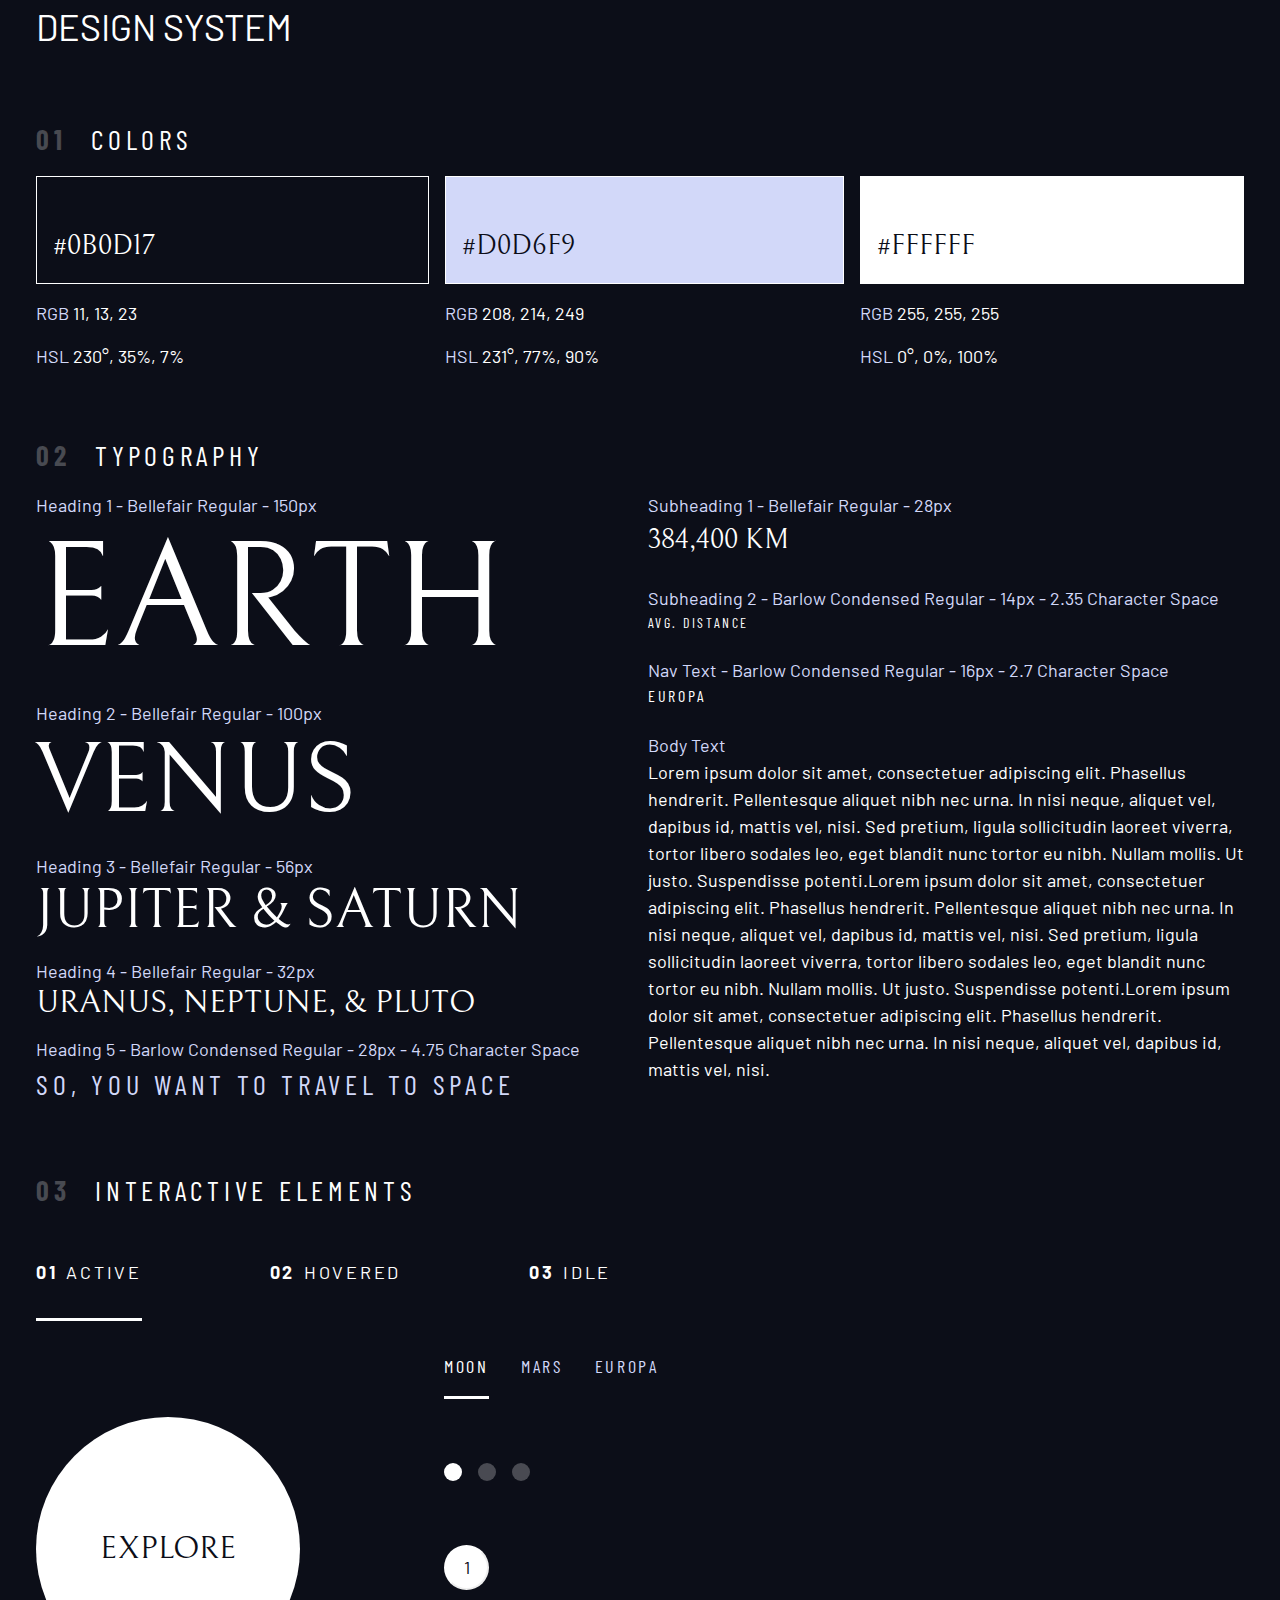
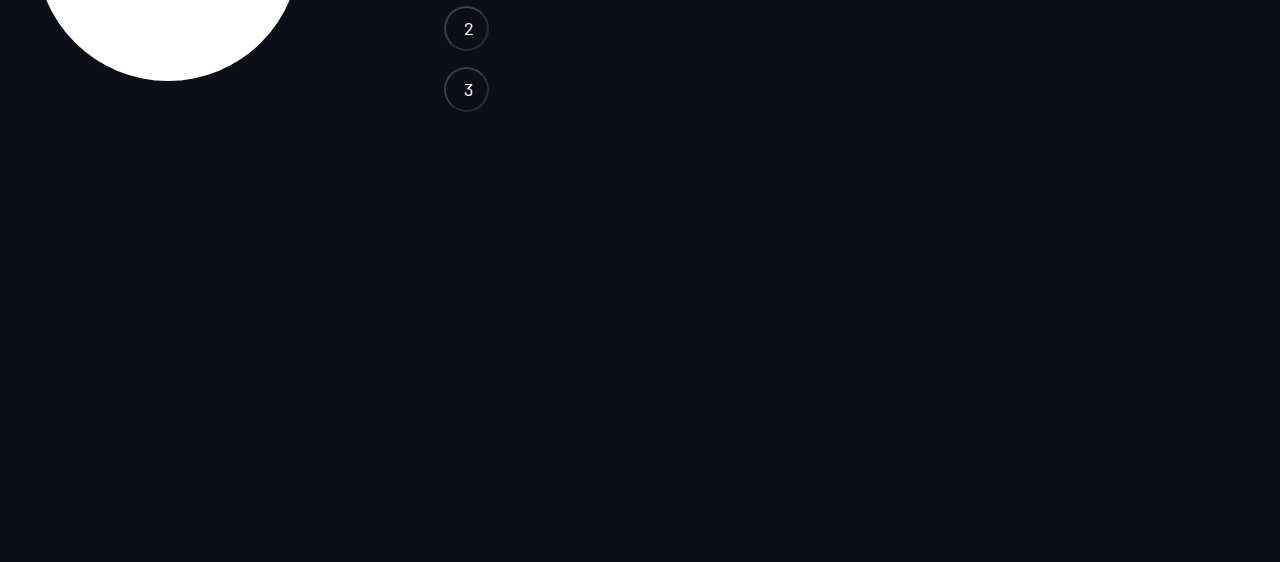
==== design-system.html @ d156228b "Design System: Interactive Elements" ====
<html>
  <head>
    <title>Design system</title>

    <!-- Google fonts -->
    <link rel="preconnect" href="https://fonts.googleapis.com" />
    <link rel="preconnect" href="https://fonts.gstatic.com" crossorigin />
    <link
      href="https://fonts.googleapis.com/css2?family=Barlow+Condensed:wght@400;700&family=Bellefair&family=Barlow:wght@400;700&display=swap"
      rel="stylesheet"
    />

    <link rel="stylesheet" href="index.css" />

    <style></style>
  </head>
  <body>
    <div class="container flow">
      <h1 class="uppercase">Design system</h1>

      <section class="flow" id="colors" style="margin: 4rem 0">
        <h2 class="numbered-title"><span>01</span> colors</h2>
        <div class="flex">
          <div class="flow" style="flex-grow: 1">
            <div
              class="bg-dark text-white ff-serif fs-500"
              style="padding: 3rem 1rem 1rem; border: 1px solid white"
            >
              #0B0D17
            </div>
            <p><span class="text-accent">RGB</span> 11, 13, 23</p>
            <p><span class="text-accent">HSL</span> 230°, 35%, 7%</p>
          </div>
          <div class="flow" style="flex-grow: 1">
            <div
              class="bg-accent text-dark ff-serif fs-500"
              style="padding: 3rem 1rem 1rem; border: 1px solid white"
            >
              #D0D6F9
            </div>
            <p><span class="text-accent">RGB</span> 208, 214, 249</p>
            <p><span class="text-accent">HSL</span> 231°, 77%, 90%</p>
          </div>
          <div class="flow" style="flex-grow: 1">
            <div
              class="bg-white text-dark ff-serif fs-500"
              style="padding: 3rem 1rem 1rem; border: 1px solid white"
            >
              #FFFFFF
            </div>
            <p><span class="text-accent">RGB</span> 255, 255, 255</p>
            <p><span class="text-accent">HSL</span> 0°, 0%, 100%</p>
          </div>
        </div>
      </section>

      <section class="flow" id="typography" style="margin: 4rem 0">
        <h2 class="numbered-title"><span>02 </span>Typography</h2>
        <div class="flex">
          <div class="flow" style="flex-basis: 100%">
            <div>
              <p class="text-accent">Heading 1 - Bellefair Regular - 150px</p>
              <p class="fs-900 ff-serif uppercase">Earth</p>
            </div>
            <div>
              <p class="text-accent">Heading 2 - Bellefair Regular - 100px</p>
              <p class="fs-800 ff-serif uppercase">Venus</p>
            </div>
            <div>
              <p class="text-accent">Heading 3 - Bellefair Regular - 56px</p>
              <p class="fs-700 ff-serif uppercase">Jupiter & Saturn</p>
            </div>
            <div>
              <p class="text-accent">Heading 4 - Bellefair Regular - 32px</p>
              <p class="fs-600 ff-serif uppercase">Uranus, Neptune, & Pluto</p>
            </div>
            <div>
              <p class="text-accent">
                Heading 5 - Barlow Condensed Regular - 28px - 4.75 Character
                Space
              </p>
              <p
                class="text-accent fs-500 ff-sans-cond uppercase letter-spacing-1"
              >
                So, you want to travel to space
              </p>
            </div>
          </div>

          <div class="flow" style="flex-basis: 100%; --flow-space: 1.5rem">
            <div>
              <p class="text-accent">Subheading 1 - Bellefair Regular - 28px</p>
              <p class="fs-500 ff-serif uppercase">384,400 km</p>
            </div>
            <div>
              <p class="text-accent">
                Subheading 2 - Barlow Condensed Regular - 14px - 2.35 Character
                Space
              </p>
              <p class="fs-200 uppercase ff-sans-cond letter-spacing-3">
                Avg. Distance
              </p>
            </div>
            <div>
              <p class="text-accent">
                Nav Text - Barlow Condensed Regular - 16px - 2.7 Character Space
              </p>
              <p class="fs-300 uppercase ff-sans-cond letter-spacing-2">
                Europa
              </p>
            </div>
            <div>
              <p class="text-accent">Body Text</p>
              <p>
                Lorem ipsum dolor sit amet, consectetuer adipiscing elit.
                Phasellus hendrerit. Pellentesque aliquet nibh nec urna. In nisi
                neque, aliquet vel, dapibus id, mattis vel, nisi. Sed pretium,
                ligula sollicitudin laoreet viverra, tortor libero sodales leo,
                eget blandit nunc tortor eu nibh. Nullam mollis. Ut justo.
                Suspendisse potenti.Lorem ipsum dolor sit amet, consectetuer
                adipiscing elit. Phasellus hendrerit. Pellentesque aliquet nibh
                nec urna. In nisi neque, aliquet vel, dapibus id, mattis vel,
                nisi. Sed pretium, ligula sollicitudin laoreet viverra, tortor
                libero sodales leo, eget blandit nunc tortor eu nibh. Nullam
                mollis. Ut justo. Suspendisse potenti.Lorem ipsum dolor sit
                amet, consectetuer adipiscing elit. Phasellus hendrerit.
                Pellentesque aliquet nibh nec urna. In nisi neque, aliquet vel,
                dapibus id, mattis vel, nisi.
              </p>
            </div>
          </div>
        </div>
      </section>

      <section class="flow" id="interactive-elements">
        <h2 class="numbered-title"><span>03</span> Interactive elements</h2>

        <!-- navigation -->
        <div>
          <nav>
            <ul class="primary-navigation underline-indicators flex">
              <li class="active">
                <a class="uppercase text-white letter-spacing-2" href="#"
                  ><span>01</span>Active</a
                >
              </li>
              <li>
                <a class="uppercase text-white letter-spacing-2" href="#"
                  ><span>02</span>Hovered</a
                >
              </li>
              <li>
                <a class="uppercase text-white letter-spacing-2" href="#"
                  ><span>03</span>Idle</a
                >
              </li>
            </ul>
          </nav>
        </div>

        <div class="flex">
          <div style="margin-top: 5rem">
            <!-- explore button -->
            <a
              href="#"
              class="large-button button-active bg-white uppercase text-dark ff-serif fs-600"
              >Explore</a
            >
          </div>

          <div class="flow" style="margin-bottom: 50vh; --flow-space: 4rem">
            <!-- Tabs -->
            <div class="tab-list underline-indicators flex">
              <button
                aria-selected="true"
                class="uppercase ff-sans-cond text-accent bg-dark letter-spacing-2"
              >
                Moon
              </button>
              <button
                aria-selected="false"
                class="uppercase ff-sans-cond text-accent bg-dark letter-spacing-2"
              >
                Mars
              </button>
              <button
                aria-selected="false"
                class="uppercase ff-sans-cond text-accent bg-dark letter-spacing-2"
              >
                Europa
              </button>
            </div>

            <!-- Dots -->
            <div class="dot-indicators flex">
              <button aria-selected="true">
                <span class="sr-only">Slide Title</span>
              </button>
              <button aria-selected="false">
                <span class="sr-only">Slide Title</span>
              </button>
              <button aria-selected="false">
                <span class="sr-only">Slide Title</span>
              </button>
            </div>

            <!-- Numbers -->
            <div class="number-list flex">
              <button aria-selected="true">
                1<span class="sr-only">Slide Title</span>
              </button>
              <button aria-selected="false">
                2<span class="sr-only">Slide Title</span>
              </button>
              <button aria-selected="false">
                3<span class="sr-only">Slide Title</span>
              </button>
            </div>
          </div>
        </div>
      </section>
    </div>

    <script src="index.pack.js"></script>
  </body>
</html>
---- index.css ----
/* ---------- */
/* Custom Properties */ 
/* ---------- */

:root {
    /* colors */
    --clr-dark: 230 35% 7%;
    --clr-light: 231 77% 90%;
    --clr-white: 0 0% 100%;
    
    /* font-sizes */
    --fs-900: 9.375rem;
    --fs-800: 6.25rem;
    --fs-700: 3.5rem;
    --fs-600: 2rem;
    --fs-500: 1.75rem;
    --fs-400: 1.125rem;
    --fs-300: 1rem;
    --fs-200: 0.875rem;

    /* font-families */
    --ff-serif: "Bellefair", serif;
    --ff-sans-cond: "Barlow Condensed", sans-serif;
    --ff-sans-normal: "Barlow", sans-serif;
}

/* ---------- */
/* Reset      */ 
/* https://piccalil.li/blog/a-modern-css-reset/ */
/* ---------- */

/* Box sizing */
*, *::before, *::after {
    box-sizing: border-box;
}

/* Reset margins */
body, h1, h2, h3, h4, h5, p, figure, picture {
    margin: 0;
}

/* overwritten default bold */
h1, h2, h3, h4, h5, p {
    font-weight: 400;
}

/* Set core body defaults */
body {
  min-height: 100vh;
  text-rendering: optimizeSpeed;
  line-height: 1.5;
  font-family: var(--ff-sans-normal);
  font-size: var(--fs-400);
  background-color: hsl(var(--clr-dark));
  color: hsl(var(--clr-white));
}

/* Make images easier to work with */
img,
picture {
    max-width: 100%;
    display: block;
}

/* Inherit fonts for inputs and buttons */
input,
button,
textarea,
select {
    font: inherit;
}

/* Remove all animations, transitions and smooth scroll for people that prefer not to see them (Accessibility) */
@media (prefers-reduced-motion: reduce) {
    *,
    *::before,
    *::after {
        animation-duration: 0.01ms !important;
        animation-iteration-count: 1 !important;
        transition-duration: 0.01ms !important;
        scroll-behavior: auto !important;
    }
}

/* ---------- */
/* Utility classes */ 
/* It is a class scoped to a single CSS property */
/* ---------- */

.flex {
    display: flex;
    gap: var(--gap, 1rem);
}

/* .flow > * + * { */
/* .flow > *:not(:first-child) { */
.flow > *:where(:not(:first-child)) {
    margin-top: var(--flow-space, 1rem);
}


.grid {
    display: grid;
    gap: var(--gap, 1rem);
}

.container {
    padding-inline: 2em;
    margin-inline: auto;
    max-width: 80rem;
}

/* screen reader only */
.sr-only {
    position: absolute;
    width: 1px;
    height: 1px;
    padding: 0;
    margin: -1px;
    overflow: hidden;
    clip: rect(0,0,0,0);
    white-space: nowrap; /*added line*/
    border: 0;
}

/* colors */

.bg-dark { background-color: hsl( var(--clr-dark) );}
.bg-accent { background-color: hsl( var(--clr-light) );}
.bg-white { background-color: hsl( var(--clr-white) );}

.text-dark { color: hsl( var(--clr-dark) );}
.text-accent { color: hsl( var(--clr-light) );}
.text-white { color: hsl( var(--clr-white) );}

/* typography */

.ff-serif { font-family: var(--ff-serif); } 
.ff-sans-cond { font-family: var(--ff-sans-cond); } 
.ff-sans-normal { font-family: var(--ff-sans-normal); } 

.letter-spacing-1 { letter-spacing: 4.75px; } 
.letter-spacing-2 { letter-spacing: 2.7px; } 
.letter-spacing-3 { letter-spacing: 2.35px; } 

.uppercase { text-transform: uppercase; }

.fs-900 { font-size: var(--fs-900); }
.fs-800 { font-size: var(--fs-800); }
.fs-700 { font-size: var(--fs-700); }
.fs-600 { font-size: var(--fs-600); }
.fs-500 { font-size: var(--fs-500); }
.fs-400 { font-size: var(--fs-400); }
.fs-300 { font-size: var(--fs-300); }
.fs-200 { font-size: var(--fs-200); }


.fs-900,
.fs-800,
.fs-700,
.fs-600 {
    line-height: 1.1;
}

.numbered-title {
    font-family: var(--ff-sans-cond);
    font-size: var(--fs-500);
    text-transform: uppercase;
    letter-spacing: 4.72px; 
}

.numbered-title span {
    margin-right: .5em;
    font-weight: 700;
    color: hsl( var(--clr-white) / .25);
}

/* ---------- */
/* Components */
/* ---------- */

.large-button {
    position: relative;
    z-index:1;
    display: grid; /* overwrite the inline block from the a tag*/
    place-items: center; /* align items and justify items shortcut using grid */
    padding:0 2em;
    aspect-ratio: 1;
    border-radius: 50%;
    text-decoration: none;
    margin-right: 8rem;
}

/* using the z-index in both elements creates a scope, not allowing it to go bellow an bg image, for example*/

.large-button::after {
    content: '';
    position: absolute;
    z-index: -1;
    width: 100%;
    height: 100%;
    background: hsl( var(--clr-white) / .15);
    border-radius: 50%;
    opacity: 0;
    transition: opacity 500ms linear, transform 750ms ease-in-out;
}

.large-button:hover::after,
.large-button:focus::after {
    opacity: 1;
    transform: scale(1.5); /* animations on transform do not cause re-flow on the page */
}

.primary-navigation {
    --gap: 8rem;
    --underline-gap: 2rem;
    list-style: none;
    padding: 0;
    margin: 0;
}

.primary-navigation a {
    text-decoration: none;
}

.primary-navigation a > span {
    font-weight: 700;
    margin-right: .5em;
}

.underline-indicators > * {
    cursor: pointer;
    padding: var(--underline-gap, 1rem) 0;
    border: 0;
    border-bottom: .2rem solid hsl( var(--clr-white) / 0 );
}

.underline-indicators > li:hover,
.underline-indicators > li:focus, 
.underline-indicators > button:hover, 
.underline-indicators > button:focus {
    border-color: hsl( var(--clr-white) / .5);
}
    

.underline-indicators > .active,
.underline-indicators > [aria-selected="true"] {
    color: hsl( var(--clr-white) / 1);
    border-color: hsl( var(--clr-white) / 1);
}

.tab-list {
    --gap: 2rem;
}

.dot-indicators > * {
    cursor: pointer;
    border: 0;
    border-radius: 50%;
    padding: .5em;
    background-color: hsl( var(--clr-white) / .25);
}

.dot-indicators > button:hover,
.dot-indicators > button:focus {
    background-color: hsl( var(--clr-white) / .5);
}

.dot-indicators > [aria-selected="true"] {
    background-color: hsl( var(--clr-white) / 1); 
}

.number-list {
    flex-direction: column;
    max-width: 2.5em;
}

.number-list > * {
    cursor: pointer;
    aspect-ratio: 1;
    padding: 0 1em;
    border-radius: 50%;
    background-color: hsl( var(--clr-dark) );
    border-color: hsl( var(--clr-white) / 0.2 );
    color: hsl( var(--clr-white) );
}

.number-list > button:hover,
.number-list > button:focus {
    border-color: hsl( var(--clr-white) );
}

.number-list > [aria-selected="true"] {
    background-color: hsl( var(--clr-white)); 
    color: hsl( var(--clr-dark) ); 
}
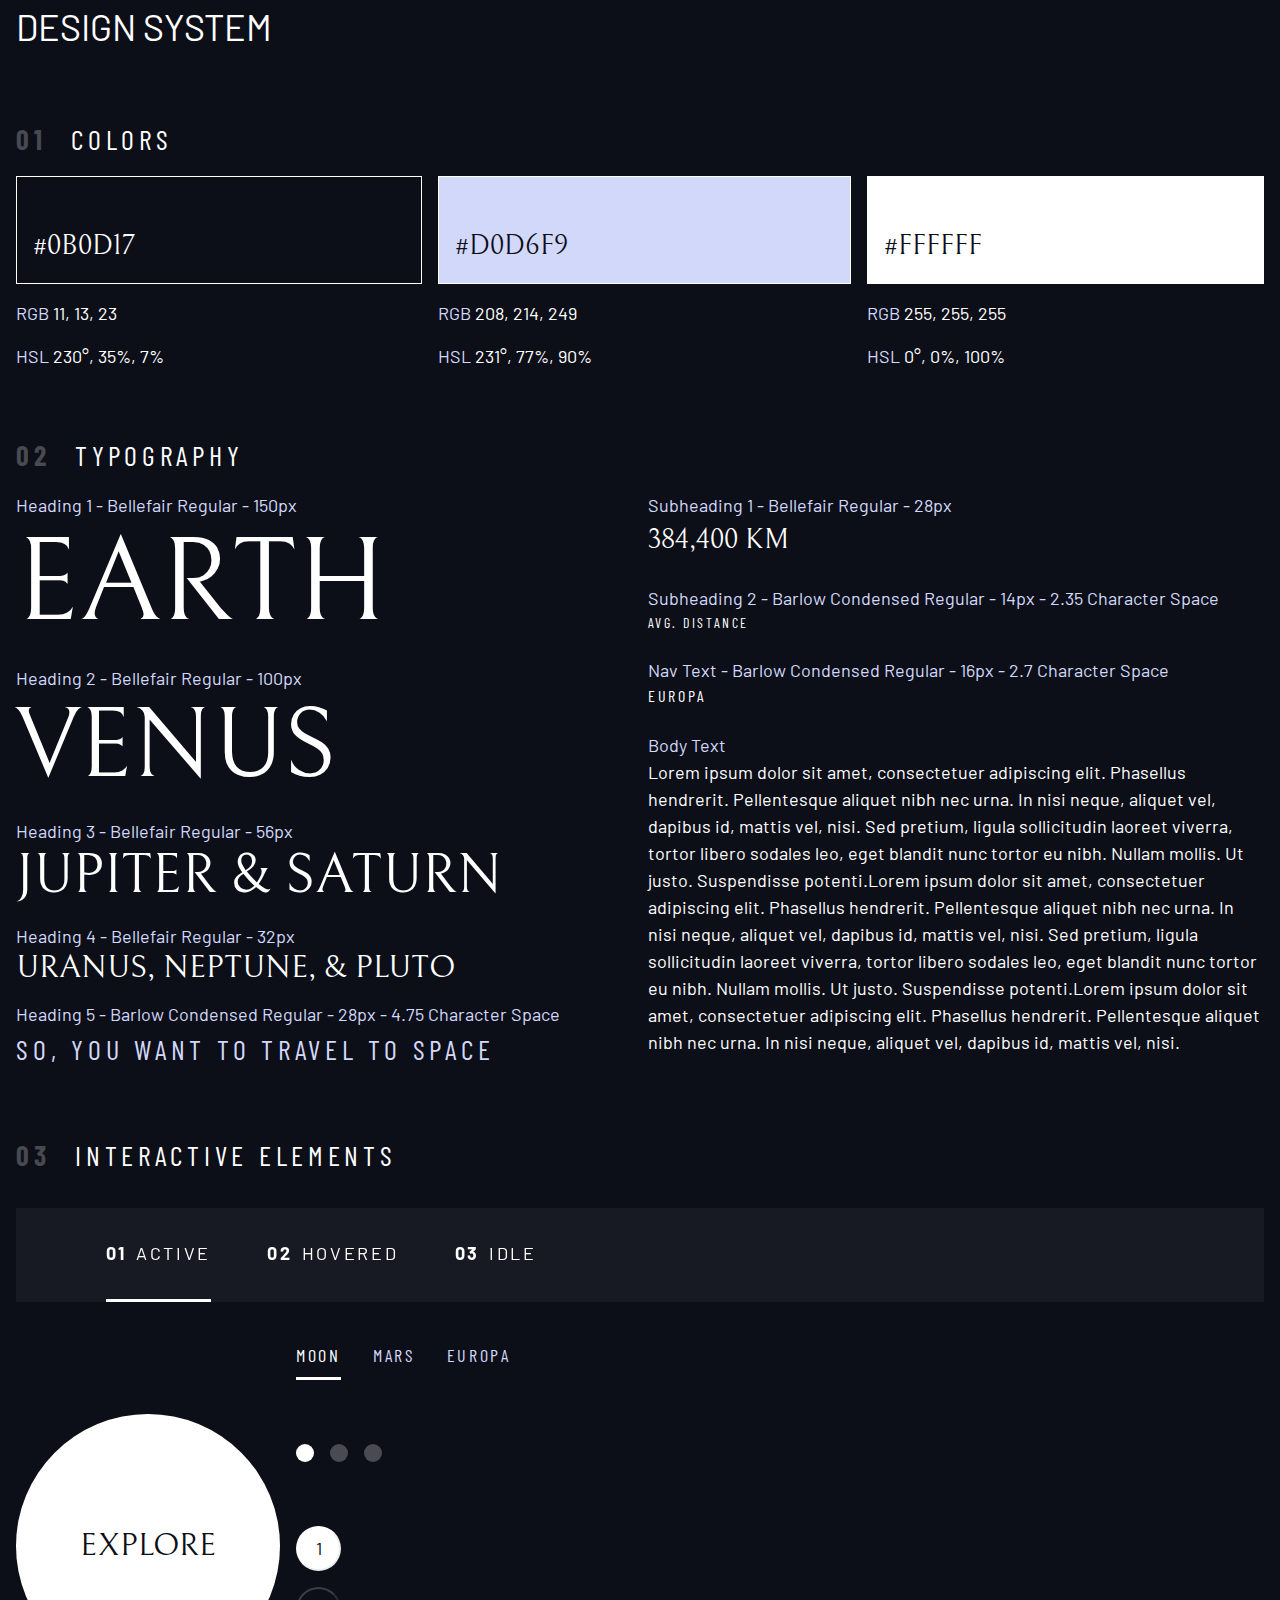
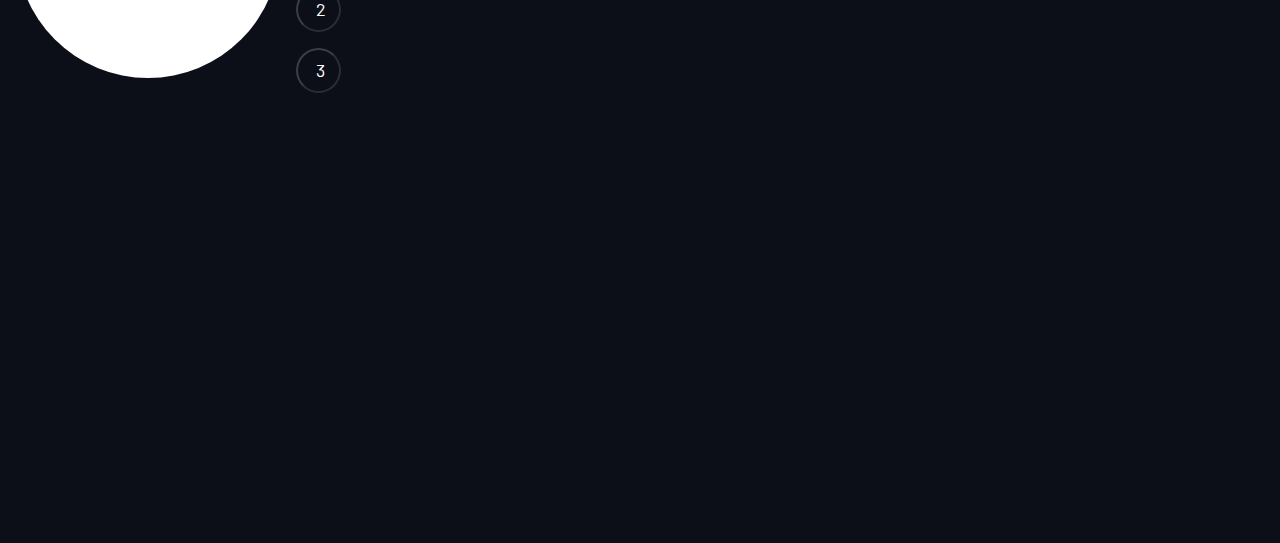
==== commit 4b1a41c5: "Add Crew commander page" ====
--- a/design-system.html
+++ b/design-system.html
@@ -173,19 +173,19 @@
             <div class="tab-list underline-indicators flex">
               <button
                 aria-selected="true"
-                class="uppercase ff-sans-cond text-accent bg-dark letter-spacing-2"
+                class="uppercase ff-sans-cond text-accent letter-spacing-2"
               >
                 Moon
               </button>
               <button
                 aria-selected="false"
-                class="uppercase ff-sans-cond text-accent bg-dark letter-spacing-2"
+                class="uppercase ff-sans-cond text-accent letter-spacing-2"
               >
                 Mars
               </button>
               <button
                 aria-selected="false"
-                class="uppercase ff-sans-cond text-accent bg-dark letter-spacing-2"
+                class="uppercase ff-sans-cond text-accent letter-spacing-2"
               >
                 Europa
               </button>
--- a/index.css
+++ b/index.css
@@ -9,20 +9,42 @@
     --clr-white: 0 0% 100%;
     
     /* font-sizes */
-    --fs-900: 9.375rem;
-    --fs-800: 6.25rem;
-    --fs-700: 3.5rem;
-    --fs-600: 2rem;
-    --fs-500: 1.75rem;
-    --fs-400: 1.125rem;
+    --fs-900: clamp(5rem, 8vw + 1rem, 9.375rem);
+    --fs-800: 3.5rem;
+    --fs-700: 1.5rem;
+    --fs-600: 1rem;
+    --fs-500: 1rem;
+    --fs-400: 0.9375rem;
     --fs-300: 1rem;
     --fs-200: 0.875rem;
-
+    
     /* font-families */
     --ff-serif: "Bellefair", serif;
     --ff-sans-cond: "Barlow Condensed", sans-serif;
     --ff-sans-normal: "Barlow", sans-serif;
 }
+
+@media (min-width: 35em) {
+    :root {
+        --fs-800: 5rem;
+        --fs-700: 2.5rem;
+        --fs-600: 1.5rem;
+        --fs-500: 1.25rem;
+        --fs-400: 1rem;
+    }
+}
+
+@media (min-width: 45em) {
+    :root {
+        /* font-sizes */
+        --fs-800: 6.25rem;
+        --fs-700: 3.5rem;
+        --fs-600: 2rem;
+        --fs-500: 1.75rem;
+        --fs-400: 1.125rem;
+    }
+}
+
 
 /* ---------- */
 /* Reset      */ 
@@ -53,6 +75,11 @@
   font-size: var(--fs-400);
   background-color: hsl(var(--clr-dark));
   color: hsl(var(--clr-white));
+
+  display: grid;
+  grid-template-rows: min-content 1fr;
+
+  overflow-x: hidden;
 }
 
 /* Make images easier to work with */
@@ -98,16 +125,24 @@
     margin-top: var(--flow-space, 1rem);
 }
 
+.flow--space-small {
+    --flow-space: .75rem;
+}
 
 .grid {
     display: grid;
     gap: var(--gap, 1rem);
+}
+
+.d-block {
+    display: block;
 }
 
 .container {
     padding-inline: 2em;
     margin-inline: auto;
     max-width: 80rem;
+    padding-inline: 1rem;
 }
 
 /* screen reader only */
@@ -123,6 +158,21 @@
     border: 0;
 }
 
+.skip-to-content {
+    position: absolute;
+    z-index: 10000;
+    background: hsl( var(--clr-white) );
+    color: hsl( var(--clr-dark) );
+    padding: .5em 1em;
+    margin-inline: auto;
+    transform: translateY(-100%);
+    transition: transform 250ms ease-in;
+}
+
+.skip-to-content:focus {
+    transform: translateY(0);
+}   
+
 /* colors */
 
 .bg-dark { background-color: hsl( var(--clr-dark) );}
@@ -180,15 +230,15 @@
 /* ---------- */
 
 .large-button {
+    font-size: 2rem;
     position: relative;
     z-index:1;
-    display: grid; /* overwrite the inline block from the a tag*/
+    display: inline-grid; /* overwrite the inline block from the a tag*/
     place-items: center; /* align items and justify items shortcut using grid */
     padding:0 2em;
     aspect-ratio: 1;
     border-radius: 50%;
     text-decoration: none;
-    margin-right: 8rem;
 }
 
 /* using the z-index in both elements creates a scope, not allowing it to go bellow an bg image, for example*/
@@ -211,12 +261,77 @@
     transform: scale(1.5); /* animations on transform do not cause re-flow on the page */
 }
 
+/* primary-header */
+
+.logo {
+    margin: 1.5rem clamp(1.5rem, 5vw, 3.5rem)
+}
+
+.primary-header {
+    justify-content: space-between;
+    align-items: center;
+}
+
 .primary-navigation {
-    --gap: 8rem;
+    --gap: clamp(1.5rem, 5vw, 3.5rem);
     --underline-gap: 2rem;
     list-style: none;
     padding: 0;
     margin: 0;
+    background: hsl( var(--clr-dark) / 0.95);
+}
+
+@supports (backdrop-filter: blur(1rem)) {
+    .primary-navigation {
+        background: hsl( var(--clr-white) / 0.05);
+        backdrop-filter: blur(1.5rem);
+    }
+}
+
+.primary-navigation[data-visible="true"] {
+    transform: translateX(0);
+}
+
+.mobile-nav-toggle {
+    display: none;
+}
+
+@media (max-width: 35rem) {
+    .primary-navigation {
+        --underline-gap: .5rem;
+        position: fixed;
+        z-index: 1000;
+        inset: 0 0 0 30%;
+        list-style: none;
+        padding: min(20rem, 15vh) 2rem;
+        margin: 0;
+        flex-direction: column;
+        transform: translateX(100%);
+        transition: transform 500ms ease-in-out;
+    }
+
+    .mobile-nav-toggle {
+        display: block;
+        position: absolute;
+        z-index: 2000;
+        right: 1rem;
+        top: 2rem;
+        background: transparent;
+        border: 0;
+        background-image: url(./assets/shared/icon-hamburger.svg);
+        background-repeat: no-repeat;
+        background-position: center;
+        width: 1.5rem;
+        aspect-ratio: 1;
+    }
+
+    .mobile-nav-toggle[aria-expanded="true"] {
+        background-image: url(./assets/shared/icon-close.svg);
+    }
+
+    .primary-navigation.underline-indicators > * {
+        border: 0;
+     }
 }
 
 .primary-navigation a {
@@ -228,11 +343,45 @@
     margin-right: .5em;
 }
 
+@media (min-width: 35em) {
+    .primary-navigation {
+        padding-inline: clamp(3rem, 7vw ,7rem);
+    }
+}
+
+@media (min-width: 35em) and (max-width: 44.999em) {
+    .primary-navigation a > span {
+        display: none;
+    }
+}
+
+@media (min-width: 45em) {
+    .primary-header::after {
+        content: '';
+        display: block;
+        position: relative;
+        height: 1px;
+        width: 100%;
+        margin-right: -2.5rem;
+        background: hsl( var(--clr-white) / .7);
+        order: 1;
+    }
+
+    nav {
+        order: 2;
+    }
+
+    .primary-navigation {
+        margin-block: 2rem;
+    }
+}
+
 .underline-indicators > * {
     cursor: pointer;
-    padding: var(--underline-gap, 1rem) 0;
+    padding: var(--underline-gap, .5rem) 0;
     border: 0;
     border-bottom: .2rem solid hsl( var(--clr-white) / 0 );
+    background-color: transparent;
 }
 
 .underline-indicators > li:hover,
@@ -293,4 +442,229 @@
 .number-list > [aria-selected="true"] {
     background-color: hsl( var(--clr-white)); 
     color: hsl( var(--clr-dark) ); 
+}
+
+
+/* ----------------------------- */
+/* Page specific background      */
+/* ----------------------------- */
+body {
+    background-size: cover;
+    background-position: bottom center;
+}
+/* home */
+.home {
+    background-image: url(./assets/home/background-home-mobile.jpg);
+}
+
+@media (min-width: 35rem) {
+    .home {
+        background-position: center center;
+        background-image: url(./assets/home/background-home-tablet.jpg);
+    }
+}
+
+@media (min-width: 45rem) {
+    .home {
+        background-image: url(./assets/home/background-home-desktop.jpg);
+    }
+}
+
+/* destination */
+.destination {
+    background-image: url(./assets/destination/background-destination-mobile.jpg);
+}
+
+@media (min-width: 35rem) {
+    .destination {
+        background-position: center center;
+        background-image: url(./assets/destination/background-destination-tablet.jpg);
+    }
+}
+
+@media (min-width: 45rem) {
+    .destination {
+        background-image: url(./assets/destination/background-destination-desktop.jpg);
+    }
+} 
+
+/* crew */
+.crew {
+    background-image: url(./assets/home/background-crew-mobile.jpg);
+}
+
+@media (min-width: 35rem) {
+    .crew {
+        background-position: center center;
+        background-image: url(./assets/crew/background-crew-tablet.jpg);
+    }
+}
+
+@media (min-width: 45rem) {
+    .crew {
+        background-image: url(./assets/crew/background-crew-desktop.jpg);
+    }
+} 
+
+
+
+/* ----------------------------- */
+/* Layout                        */
+/* ----------------------------- */
+.grid-container {
+    text-align: center;
+    display: grid;
+    place-items: center;
+    padding-inline: 1rem;
+    padding-bottom: 3rem;
+}
+
+.grid-container p:not([class]) {
+    max-width: 50ch;
+}
+
+.numbered-title {
+    grid-area: title;
+}
+
+/* Desitnation Layout */
+.grid-container--destination {
+    --flow-space: 2rem;
+    grid-template-areas: 
+        'title'
+        'image'
+        'tabs'
+        'content';
+}
+
+.grid-container--destination > picture {
+    grid-area: image;
+    max-width: 60%;
+}
+
+.grid-container--destination > .tab-list {
+    grid-area: tabs;
+}
+
+.grid-container--destination > .destination-info {
+    grid-area: content;
+}
+
+.destination-meta {
+    flex-direction: column;
+    border-top: 1px solid hsl( var(--clr-white) / .25);
+    padding-top: 2.5rem;
+    margin-top: 2.5rem;
+}
+
+.destination-meta p {
+    font-size: 1.75rem;
+}
+/* crew layout */
+
+.grid-container--crew {
+    --flow-space: 2rem;
+    grid-template-areas: 
+        'title'
+        'image'
+        'tabs'
+        'content';
+}
+
+.grid-container--crew > picture {
+    grid-area: image;
+    max-width: 60%;
+    border-bottom: 1px solid hsl( var(--clr-white) / .1);
+}
+
+.grid-container--crew > .dot-indicators {
+    grid-area: tabs;
+}
+
+.grid-container--crew > .crew-details {
+    grid-area: content;
+}
+
+
+.crew-details h2 {
+    opacity: .5;
+}
+
+@media (min-width: 35em) {
+    .numbered-title {
+        justify-self: start;
+        margin-top: 2rem;
+    }
+    
+    .destination-meta {
+        flex-direction: row;
+        justify-content: space-evenly;
+    }
+    
+    .grid-container--crew {
+        padding-bottom: 0;
+        grid-template-areas: 
+            'title'
+            'content'
+            'tabs'
+            'image';
+    }
+    
+    
+}
+
+@media (min-width: 45em) {
+    .grid-container {
+        text-align: left;
+        column-gap: var(--container-gap, 2rem);
+        grid-template-columns: minmax(1rem, 1fr) repeat(2, minmax(0, 30rem)) minmax(1rem, 1fr);
+    }
+    
+    .grid-container--home {
+        padding-bottom: max(6rem, 20vh);
+        align-items: end;
+    }
+    
+    .grid-container--home > *:first-child {
+        grid-column: 2;
+    }
+
+    .grid-container--home > *:last-child {
+        grid-column: 3;
+    }
+    
+    .grid-container--destination {
+        justify-items: start;
+        align-content: start;
+        grid-template-areas: 
+            '. title title .'
+            '. image tabs .'
+            '. image content .';
+    }
+    
+    .grid-container--destination > picture,
+    .grid-container--crew > picture {
+        max-width: 90%;
+    }
+     
+    .destination-meta {
+        --gap: min(6vw, 6rem);
+        justify-content: start;
+    }
+    
+    .grid-container--crew {
+        grid-template-areas: 
+            '. title title .'
+            '. content image .'
+            '. tabs image .';
+    }
+     
+    .grid-container--crew > .dot-indicators {
+        justify-self: start;
+    }
+
+    .grid-container--crew > picture {
+       align-self: end;
+    }
+
 }